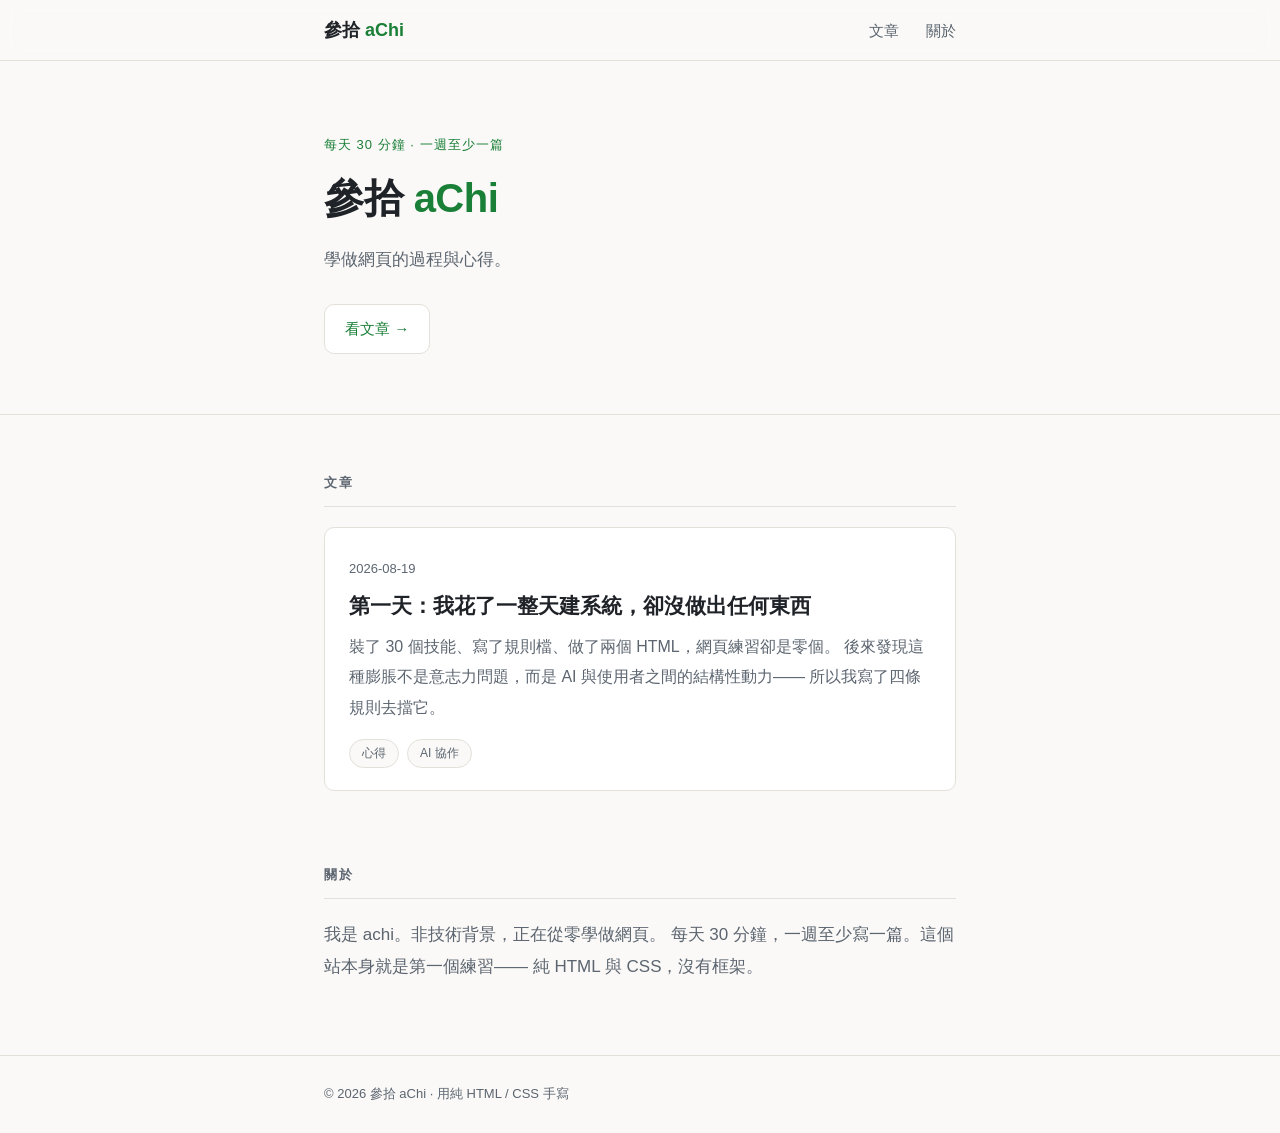
==== index.html @ daa11fae "首頁、文章範本與專案規則" ====
<!DOCTYPE html>
<html lang="zh-Hant">
<head>
  <meta charset="UTF-8">
  <meta name="viewport" content="width=device-width, initial-scale=1">
  <title>參拾 aChi</title>
  <meta name="description" content="每天 30 分鐘，學做網頁的過程與心得。">
  <link rel="stylesheet" href="css/style.css">
</head>
<body>

  <header class="site-header">
    <div class="wrap header-inner">
      <a class="brand" href="index.html">參拾 <em>aChi</em></a>
      <nav class="nav">
        <a href="#posts">文章</a>
        <a href="#about">關於</a>
      </nav>
    </div>
  </header>

  <section class="hero">
    <div class="wrap">
      <p class="eyebrow">每天 30 分鐘 · 一週至少一篇</p>
      <h1>參拾 <em>aChi</em></h1>
      <!-- 標語：想到自己的一句話再填進下面這行，現在先空著 -->
      <p class="lede">學做網頁的過程與心得。</p>
      <a class="btn" href="#posts">看文章 →</a>
    </div>
  </section>

  <main class="wrap">
    <section id="posts" class="section">
      <h2 class="section-title">文章</h2>

      <!-- 新增文章：複製整個 <article class="card"> 區塊，改日期、標題、連結、摘要、標籤 -->
      <article class="card">
        <time datetime="2026-08-19">2026-08-19</time>
        <h3><a href="#">第一天：我花了一整天建系統，卻沒做出任何東西</a></h3>
        <p>
          裝了 30 個技能、寫了規則檔、做了兩個 HTML，網頁練習卻是零個。
          後來發現這種膨脹不是意志力問題，而是 AI 與使用者之間的結構性動力——
          所以我寫了四條規則去擋它。
        </p>
        <ul class="tags">
          <li>心得</li>
          <li>AI 協作</li>
        </ul>
      </article>

    </section>

    <section id="about" class="section">
      <h2 class="section-title">關於</h2>
      <p class="about-text">
        我是 achi。非技術背景，正在從零學做網頁。
        每天 30 分鐘，一週至少寫一篇。這個站本身就是第一個練習——
        純 HTML 與 CSS，沒有框架。
      </p>
    </section>
  </main>

  <footer class="site-footer">
    <div class="wrap">
      <p>© 2026 參拾 aChi · 用純 HTML / CSS 手寫</p>
    </div>
  </footer>

</body>
</html>
---- css/style.css ----
/* ============================================
   參拾 aChi — 樣式表
   淺色為主，系統切到深色模式時自動變深色。
   改顏色只要動下面兩組色票，其他地方都不用碰。
   ============================================ */

/* --- 色票 1：淺色（預設） --- */
:root {
  --bg:         #faf9f7;   /* 背景，米白 */
  --bg-card:    #ffffff;   /* 卡片底色 */
  --border:     #e3e0da;   /* 分隔線 */
  --text:       #1f2328;   /* 主要文字 */
  --text-dim:   #5c6570;   /* 次要文字 */
  --accent:     #1a7f37;   /* 強調色，深綠 */
  --header-bg:  rgba(250, 249, 247, 0.85);  /* 頁首半透明底 */
  --radius:     10px;
  --wrap:       680px;     /* 內容最大寬度，閱讀優先所以不要太寬 */
}

/* --- 色票 2：深色（系統設定為深色模式時自動套用） ---
   要改深色的顏色就改這一區，改淺色改上面那區。 */
@media (prefers-color-scheme: dark) {
  :root {
    --bg:        #0e1116;
    --bg-card:   #161b22;
    --border:    #262d36;
    --text:      #e6edf3;
    --text-dim:  #9aa7b4;
    --accent:    #7ee787;
    --header-bg: rgba(14, 17, 22, 0.85);
  }
}

/* --- 基礎 --- */
* { box-sizing: border-box; }

body {
  margin: 0;
  background: var(--bg);
  color: var(--text);
  font-family: -apple-system, "Helvetica Neue",
               "PingFang TC", "Noto Sans TC", sans-serif;
  font-size: 18px;
  line-height: 1.9;      /* 閱讀優先，行距拉開 */
  -webkit-font-smoothing: antialiased;
}

a { color: var(--accent); text-decoration: none; }
a:hover { text-decoration: underline; }

.wrap {
  max-width: var(--wrap);
  margin: 0 auto;
  padding: 0 24px;
}

/* --- 頁首 --- */
.site-header {
  border-bottom: 1px solid var(--border);
  position: sticky;
  top: 0;
  background: var(--header-bg);
  backdrop-filter: blur(8px);
}

.header-inner {
  display: flex;
  align-items: center;
  justify-content: space-between;
  height: 60px;
}

.brand {
  color: var(--text);
  font-weight: 700;
  font-size: 18px;
}
.brand em {                /* 站名的英文部分 */
  font-style: normal;
  color: var(--accent);
}
.brand:hover { text-decoration: none; }

.nav a {
  color: var(--text-dim);
  margin-left: 22px;
  font-size: 15px;
}
.nav a:hover { color: var(--text); text-decoration: none; }

/* --- 首頁開場 --- */
.hero {
  padding: 72px 0 60px;
  border-bottom: 1px solid var(--border);
}

.eyebrow {
  color: var(--accent);
  font-size: 13px;
  letter-spacing: 1px;
  margin: 0 0 14px;
}

.hero h1 {
  margin: 0 0 20px;
  font-size: 40px;
  line-height: 1.3;
  letter-spacing: -0.5px;
}
.hero h1 em {
  font-style: normal;
  color: var(--accent);
}

.lede {
  color: var(--text-dim);
  margin: 0 0 28px;
  font-size: 17px;
}

.btn {
  display: inline-block;
  border: 1px solid var(--border);
  border-radius: var(--radius);
  padding: 10px 20px;
  font-size: 15px;
  background: var(--bg-card);
  transition: border-color 0.2s;
}
.btn:hover { border-color: var(--accent); text-decoration: none; }

/* --- 區塊 --- */
.section { padding: 56px 0 0; }

.section-title {
  font-size: 13px;
  letter-spacing: 2px;
  color: var(--text-dim);
  margin: 0 0 20px;
  padding-bottom: 10px;
  border-bottom: 1px solid var(--border);
}

/* --- 文章卡片 --- */
.card {
  background: var(--bg-card);
  border: 1px solid var(--border);
  border-radius: var(--radius);
  padding: 22px 24px;
  margin-bottom: 16px;
}

.card time {
  color: var(--text-dim);
  font-size: 13px;
  font-variant-numeric: tabular-nums;
}

.card h3 {
  margin: 6px 0 10px;
  font-size: 21px;
  line-height: 1.5;
}
.card h3 a { color: var(--text); }
.card h3 a:hover { color: var(--accent); text-decoration: none; }

.card p {
  margin: 0;
  color: var(--text-dim);
  font-size: 16px;
}

/* 標籤 */
.tags {
  list-style: none;
  display: flex;
  flex-wrap: wrap;
  gap: 8px;
  margin: 16px 0 0;
  padding: 0;
}
.tags li {
  font-size: 12px;
  color: var(--text-dim);
  background: var(--bg);
  border: 1px solid var(--border);
  border-radius: 999px;
  padding: 2px 12px;
}

.about-text { color: var(--text-dim); margin: 0; font-size: 17px; }

/* --- 文章頁（_template.html 用） --- */
.post { padding: 56px 0 0; }

/* 文章頁的標籤要跟內文拉開，不然會黏在第一段上面 */
.post .tags { margin-bottom: 32px; }

.post h1 {
  font-size: 32px;
  line-height: 1.45;
  margin: 10px 0 18px;
  letter-spacing: -0.5px;
}

.post-meta {
  color: var(--text-dim);
  font-size: 13px;
  font-variant-numeric: tabular-nums;
}

.post-body h2 {
  font-size: 22px;
  margin: 44px 0 14px;
  padding-top: 8px;
  border-top: 1px solid var(--border);
}

.post-body p { margin: 0 0 22px; }

.post-body ul, .post-body ol { padding-left: 1.4em; }
.post-body li { margin-bottom: 8px; }

.post-body code {
  font-family: ui-monospace, "SF Mono", Menlo, monospace;
  font-size: 0.88em;
  background: var(--bg-card);
  border: 1px solid var(--border);
  border-radius: 5px;
  padding: 2px 6px;
}

.post-body img { max-width: 100%; border-radius: var(--radius); }

/* 三行區塊：預期與現實的落差 */
.three-lines {
  background: var(--bg-card);
  border: 1px solid var(--border);
  border-left: 3px solid var(--accent);
  border-radius: var(--radius);
  padding: 20px 24px;
  margin: 36px 0;
}
.three-lines p { margin: 0 0 10px; font-size: 16px; }
.three-lines p:last-child { margin-bottom: 0; }
.three-lines strong { color: var(--accent); }

.back {
  display: inline-block;
  margin: 48px 0 0;
  font-size: 15px;
}

/* --- 頁尾 --- */
.site-footer {
  margin-top: 72px;
  border-top: 1px solid var(--border);
  padding: 26px 0;
}
.site-footer p { margin: 0; color: var(--text-dim); font-size: 13px; }

/* --- 手機版 --- */
@media (max-width: 600px) {
  body { font-size: 17px; }
  .hero { padding: 48px 0 40px; }
  .hero h1 { font-size: 29px; }
  .post h1 { font-size: 25px; }
}
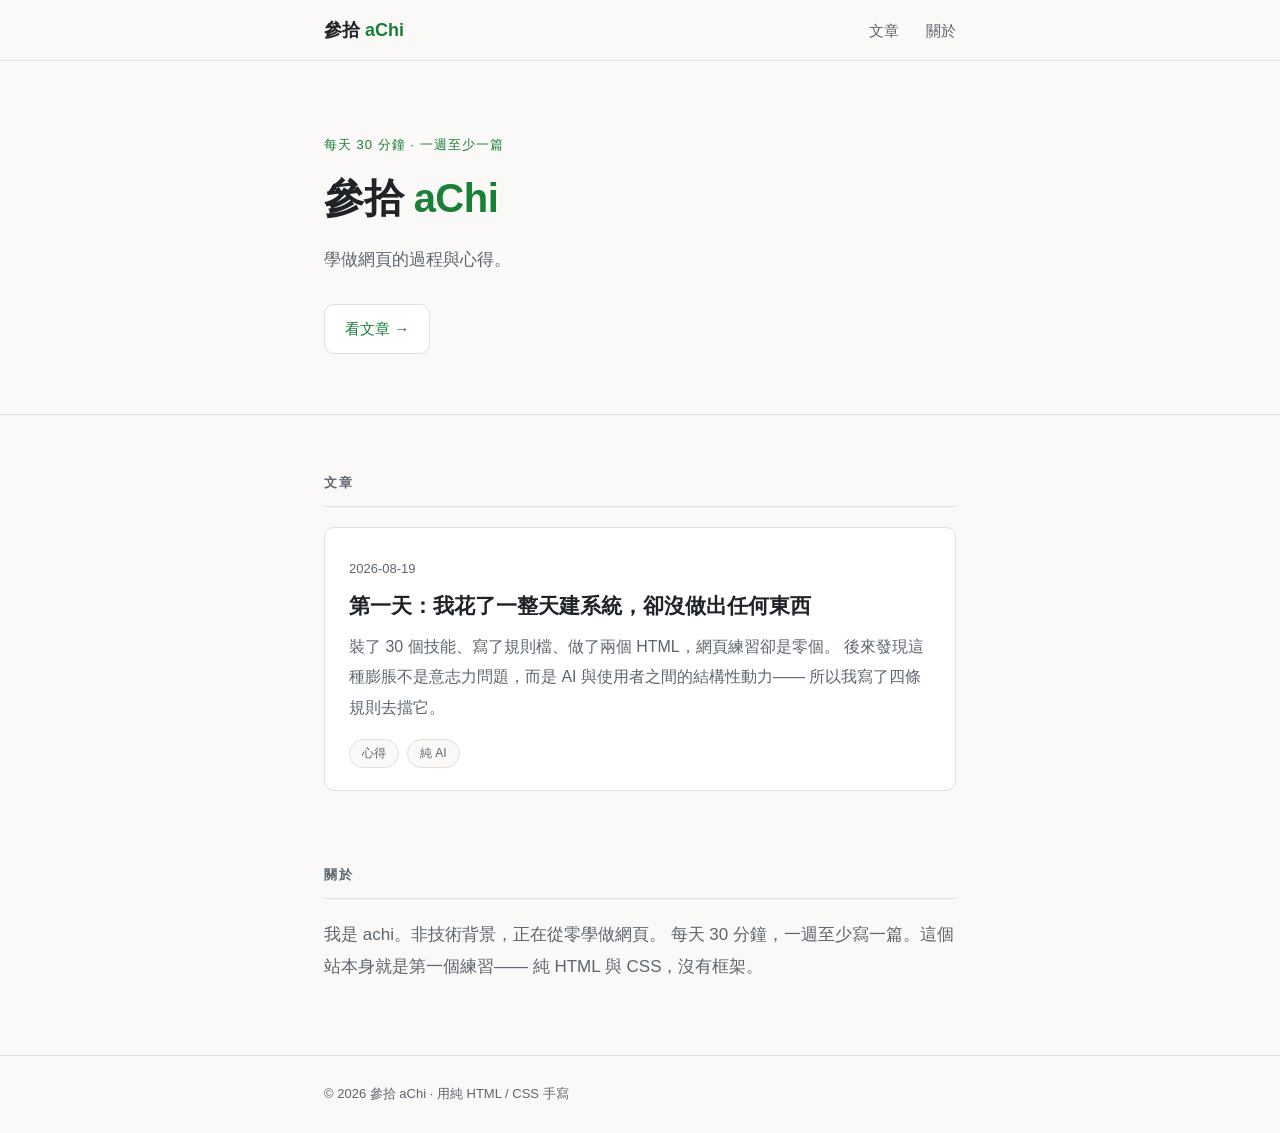
==== commit ab028306: "第一篇文章：第一天，並把首頁卡片接上連結" ====
--- a/index.html
+++ b/index.html
@@ -36,7 +36,7 @@
       <!-- 新增文章：複製整個 <article class="card"> 區塊，改日期、標題、連結、摘要、標籤 -->
       <article class="card">
         <time datetime="2026-08-19">2026-08-19</time>
-        <h3><a href="#">第一天：我花了一整天建系統，卻沒做出任何東西</a></h3>
+        <h3><a href="posts/2026-08-19-第一天.html">第一天：我花了一整天建系統，卻沒做出任何東西</a></h3>
         <p>
           裝了 30 個技能、寫了規則檔、做了兩個 HTML，網頁練習卻是零個。
           後來發現這種膨脹不是意志力問題，而是 AI 與使用者之間的結構性動力——
@@ -44,7 +44,7 @@
         </p>
         <ul class="tags">
           <li>心得</li>
-          <li>AI 協作</li>
+          <li>純 AI</li>
         </ul>
       </article>
 
